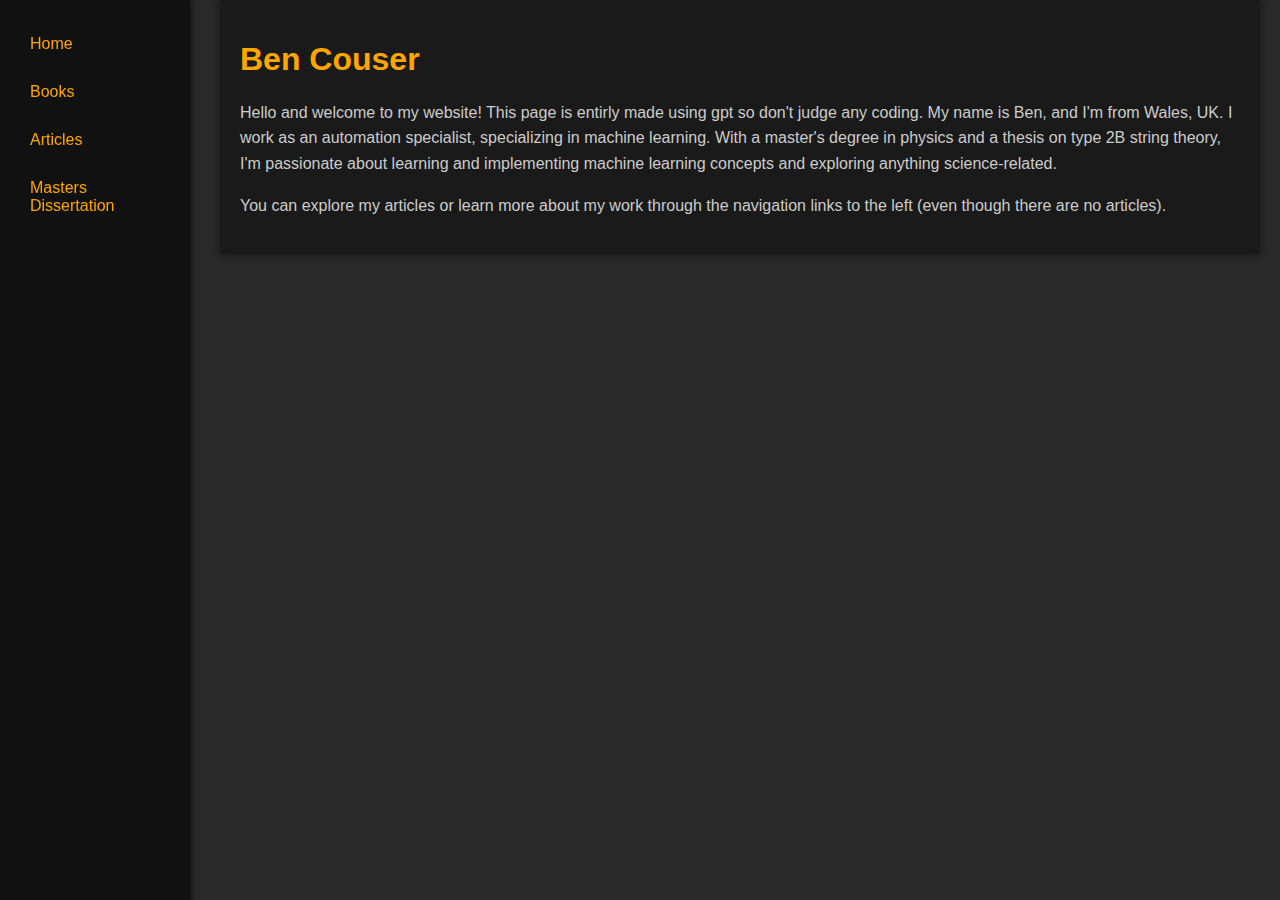
==== index.html @ 2fe0e7f0 "Added masters dis download button" ====
<!DOCTYPE html>
<html lang="en">
<head>
    <meta charset="UTF-8">
    <meta name="viewport" content="width=device-width, initial-scale=1.0">
    <title>Home</title>
    <link rel="stylesheet" href="css/style.css">
</head>
<div class="sidebar">
    <a href="index.html">Home</a>
    <a href="books.html">Books</a>
    <a href="articles.html">Articles</a>
    <a href="data/interquarkpotential.pdf" target="_blank">Masters Dissertation</a>
</div>
<body>
    <div class="container">
        <h1>Ben Couser</h1>
        <p>Hello and welcome to my website! This page is entirly made using gpt so don't judge any coding. My name is Ben, and I'm from Wales, UK. 
           I work as an automation specialist, specializing in machine learning. 
           With a master's degree in physics and a thesis on type 2B string theory, 
           I'm passionate about learning and implementing machine learning concepts 
           and exploring anything science-related.</p>
        <p>You can explore my articles or learn more about my work through the navigation links to the left (even though there are no articles).</p>
    </div>
    <script src="js/main.js"></script>
</body>
</html>
---- css/style.css ----
body {
    font-family: Arial, sans-serif;
    margin: 0;
    background-color: #2a2a2a;
    color: #fff;
}

.container {
    max-width: 1000px;
    margin: auto;
    margin-left: 220px;
    background: #1a1a1a;
    padding: 20px;
    box-shadow: 0 0 10px rgba(0, 0, 0, 0.5);
}

h1 {
    color: #ffa500; /* Orange for headers */
}

a {
    color: #ffa500; /* Orange color */
    padding-bottom: 5px;
}

p {
    line-height: 1.6;
    color: #ccc;
}

.meta-info {
    color: #888;
}

.sidebar {
    width: 150px;
    position: fixed;
    top: 0;
    left: 0;
    height: 100%;
    background: #111;
    padding: 20px;
    box-shadow: 2px 0 5px rgba(0, 0, 0, 0.5);
}

.sidebar a {
    color: #ffa500; /* Orange for sidebar links */
    text-decoration: none;
    display: block;
    padding: 15px 10px; /* Increased padding */
    transition: 0.3s ease; /* Transition effect for fading */
    border-radius: 5px; /* Rounded corners */

}

.sidebar a:hover {
    background: #555;
    border-radius: 5px; /* Rounded corners */
}


.search-container {
    margin: 20px 0;
}

#searchBar {
    padding: 10px;
    width: 90%;
    border: 2px solid #ffa500; /* Orange border */
}

.search-container button {
    padding: 10px;
    background: #ffa500; /* Orange background */
    color: #2a2a2a;
    border: none;
    cursor: pointer;
}

.search-container button:hover {
    background: #ff8811; /* Darker orange on hover */
}
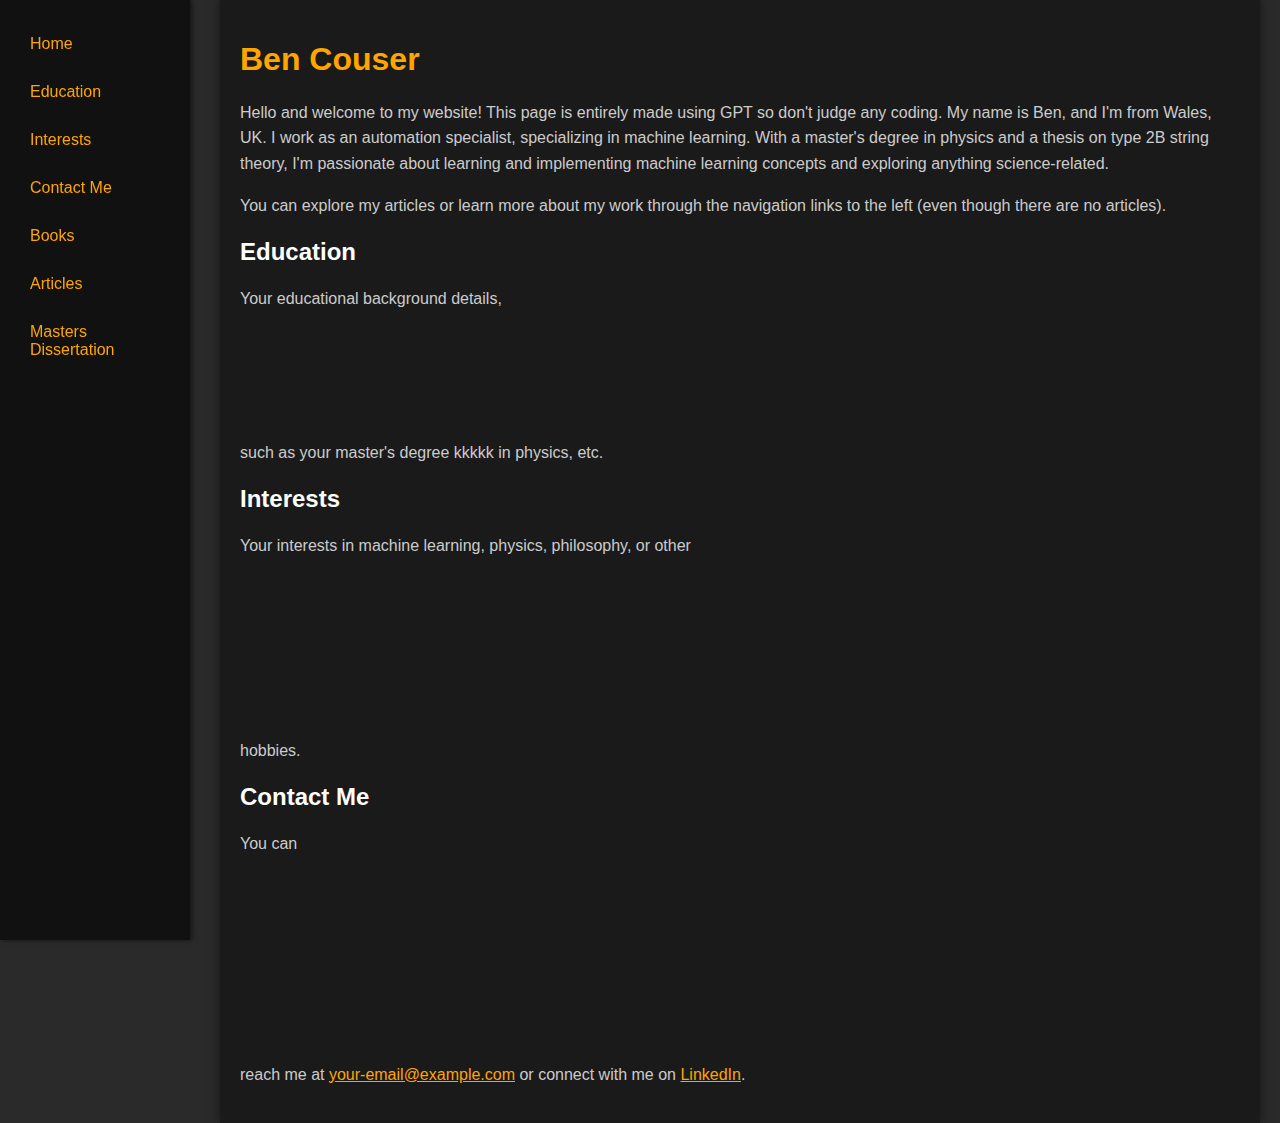
==== commit db0f15c7: "Sections to index page added with nav" ====
--- a/index.html
+++ b/index.html
@@ -8,6 +8,9 @@
 </head>
 <div class="sidebar">
     <a href="index.html">Home</a>
+    <a href="#education">Education</a>
+    <a href="#interests">Interests</a>
+    <a href="#contact-me">Contact Me</a>
     <a href="books.html">Books</a>
     <a href="articles.html">Articles</a>
     <a href="data/interquarkpotential.pdf" target="_blank">Masters Dissertation</a>
@@ -15,12 +18,25 @@
 <body>
     <div class="container">
         <h1>Ben Couser</h1>
-        <p>Hello and welcome to my website! This page is entirly made using gpt so don't judge any coding. My name is Ben, and I'm from Wales, UK. 
+        <p>Hello and welcome to my website! This page is entirely made using GPT so don't judge any coding. My name is Ben, and I'm from Wales, UK. 
            I work as an automation specialist, specializing in machine learning. 
            With a master's degree in physics and a thesis on type 2B string theory, 
            I'm passionate about learning and implementing machine learning concepts 
            and exploring anything science-related.</p>
         <p>You can explore my articles or learn more about my work through the navigation links to the left (even though there are no articles).</p>
+
+        <!-- Education Section -->
+        <h2 id="education">Education</h2>
+        <p>Your educational background details, <br><br><br><br><br><br>such as your master's degree kkkkk
+            in physics, etc.</p>
+
+        <!-- Interests Section -->
+        <h2 id="interests">Interests</h2>
+        <p>Your interests in machine learning, physics, philosophy, or other <br><br><br><br><br><br><br><br>hobbies.</p>
+
+        <!-- Contact Me Section -->
+        <h2 id="contact-me">Contact Me</h2>
+        <p>You can <br><br><br><br><br><br><br><br><br>reach me at <a href="mailto:your-email@example.com">your-email@example.com</a> or connect with me on <a href="https://www.linkedin.com/in/bencouser/" target="_blank">LinkedIn</a>.</p>
     </div>
     <script src="js/main.js"></script>
 </body>
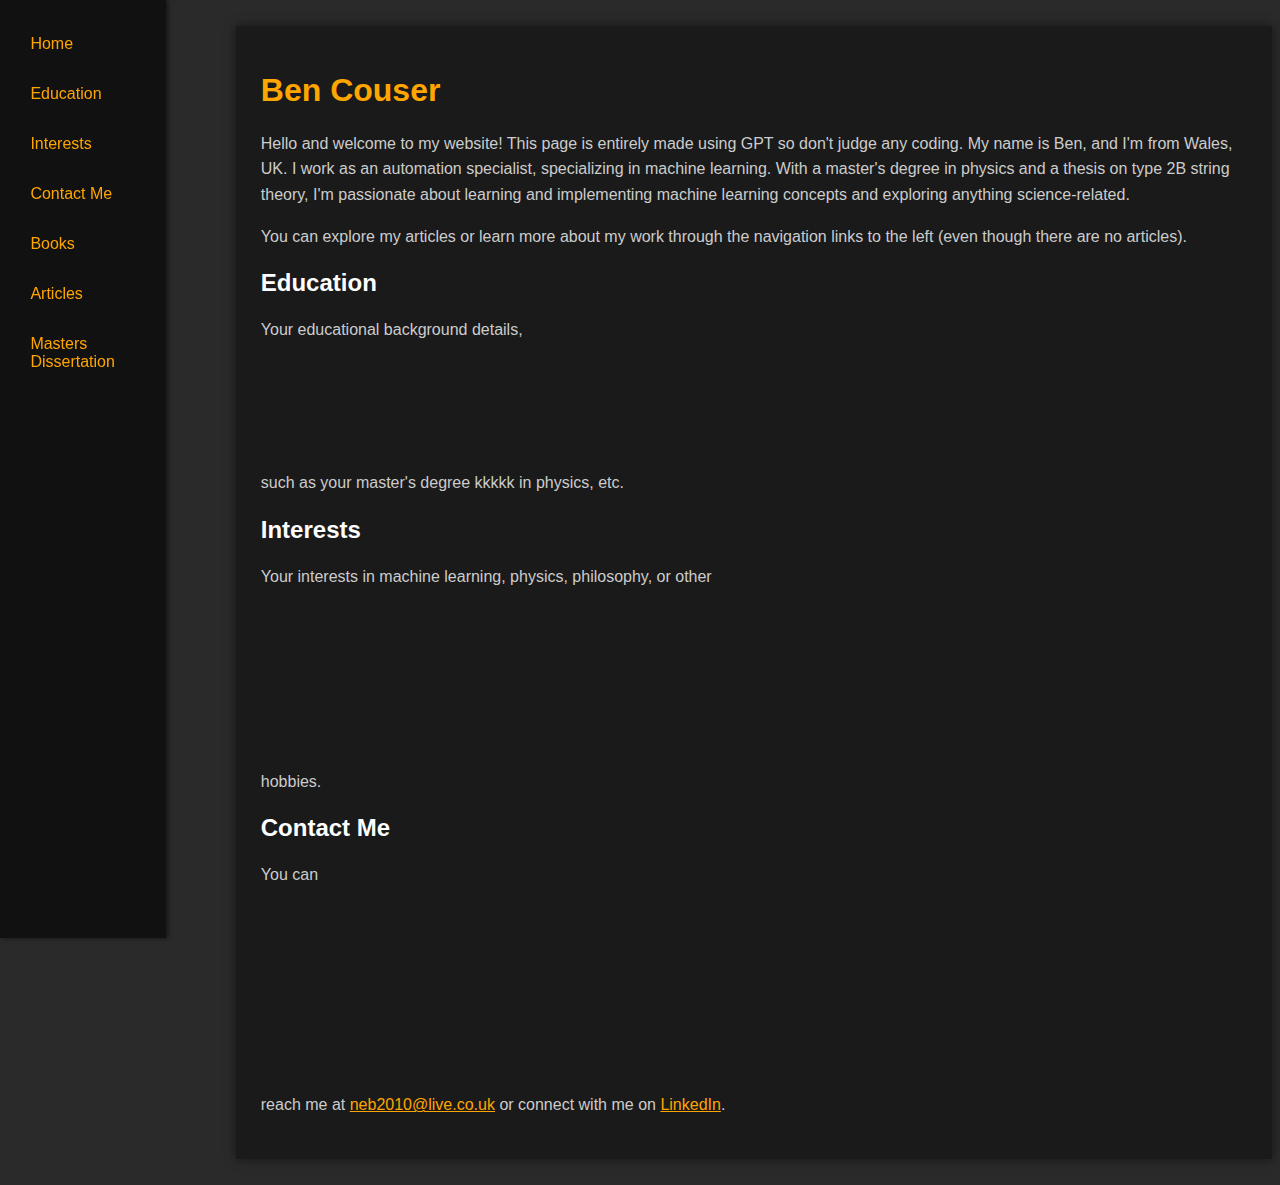
==== commit 77a2de31: "Added email" ====
--- a/index.html
+++ b/index.html
@@ -19,10 +19,10 @@
     <div class="container">
         <h1>Ben Couser</h1>
         <p>Hello and welcome to my website! This page is entirely made using GPT so don't judge any coding. My name is Ben, and I'm from Wales, UK. 
-           I work as an automation specialist, specializing in machine learning. 
-           With a master's degree in physics and a thesis on type 2B string theory, 
-           I'm passionate about learning and implementing machine learning concepts 
-           and exploring anything science-related.</p>
+            I work as an automation specialist, specializing in machine learning. 
+            With a master's degree in physics and a thesis on type 2B string theory, 
+            I'm passionate about learning and implementing machine learning concepts 
+            and exploring anything science-related.</p>
         <p>You can explore my articles or learn more about my work through the navigation links to the left (even though there are no articles).</p>
 
         <!-- Education Section -->
@@ -36,7 +36,7 @@
 
         <!-- Contact Me Section -->
         <h2 id="contact-me">Contact Me</h2>
-        <p>You can <br><br><br><br><br><br><br><br><br>reach me at <a href="mailto:your-email@example.com">your-email@example.com</a> or connect with me on <a href="https://www.linkedin.com/in/bencouser/" target="_blank">LinkedIn</a>.</p>
+        <p>You can <br><br><br><br><br><br><br><br><br>reach me at <a href="mailto:neb2010@live.co.uk">neb2010@live.co.uk</a> or connect with me on <a href="https://www.linkedin.com/in/bencouser/" target="_blank">LinkedIn</a>.</p>
     </div>
     <script src="js/main.js"></script>
 </body>
--- a/css/style.css
+++ b/css/style.css
@@ -1,26 +1,29 @@
 body {
     font-family: Arial, sans-serif;
-    margin: 0;
+    margin-top: 2%;
+    margin-bottom: 2%;
     background-color: #2a2a2a;
     color: #fff;
 }
 
+/* The container's width is set to a maximum of 100% of the parent element.
+This allows the container to resize based on the screen size. */
 .container {
-    max-width: 1000px;
-    margin: auto;
-    margin-left: 220px;
+    max-width: 100%;
+    margin: 0 auto;
+    margin-left: 18%; /* Percentage-based margin */
     background: #1a1a1a;
-    padding: 20px;
+    padding: 2%; /* Percentage-based padding */
     box-shadow: 0 0 10px rgba(0, 0, 0, 0.5);
 }
 
 h1 {
-    color: #ffa500; /* Orange for headers */
+    color: #ffa500;
 }
 
 a {
-    color: #ffa500; /* Orange color */
-    padding-bottom: 5px;
+    color: #ffa500;
+    padding-bottom: 0.5em; /* Using em, which scales with font-size */
 }
 
 p {
@@ -32,51 +35,54 @@
     color: #888;
 }
 
+/* Width changed to percentage to make it fluid */
 .sidebar {
-    width: 150px;
+    width: 10%; /* Percentage-based width */
     position: fixed;
     top: 0;
     left: 0;
     height: 100%;
     background: #111;
-    padding: 20px;
+    padding: 1.5%; /* Percentage-based padding */
     box-shadow: 2px 0 5px rgba(0, 0, 0, 0.5);
 }
 
 .sidebar a {
-    color: #ffa500; /* Orange for sidebar links */
+    color: #ffa500;
     text-decoration: none;
     display: block;
-    padding: 15px 10px; /* Increased padding */
-    transition: 0.3s ease; /* Transition effect for fading */
-    border-radius: 5px; /* Rounded corners */
-
+    padding: 1em 0.7em; /* Use em for padding */
+    transition: 0.3s ease;
+    border-radius: 0.5em; /* Use em for border-radius */
 }
 
 .sidebar a:hover {
     background: #555;
-    border-radius: 5px; /* Rounded corners */
+    border-radius: 0.5em;
 }
 
-
 .search-container {
-    margin: 20px 0;
+    margin: 2% 0; /* Percentage-based margin */
 }
 
 #searchBar {
-    padding: 10px;
+    padding: 1em; /* Using em */
     width: 90%;
-    border: 2px solid #ffa500; /* Orange border */
+    border: 0.15em solid #ffa500; /* Using em for border-width */
 }
 
 .search-container button {
-    padding: 10px;
-    background: #ffa500; /* Orange background */
+    padding: 1em; /* Using em */
+    background: #ffa500;
     color: #2a2a2a;
     border: none;
     cursor: pointer;
 }
 
 .search-container button:hover {
-    background: #ff8811; /* Darker orange on hover */
+    background: #ff8811;
+}
+
+html {
+    scroll-behavior: smooth;
 }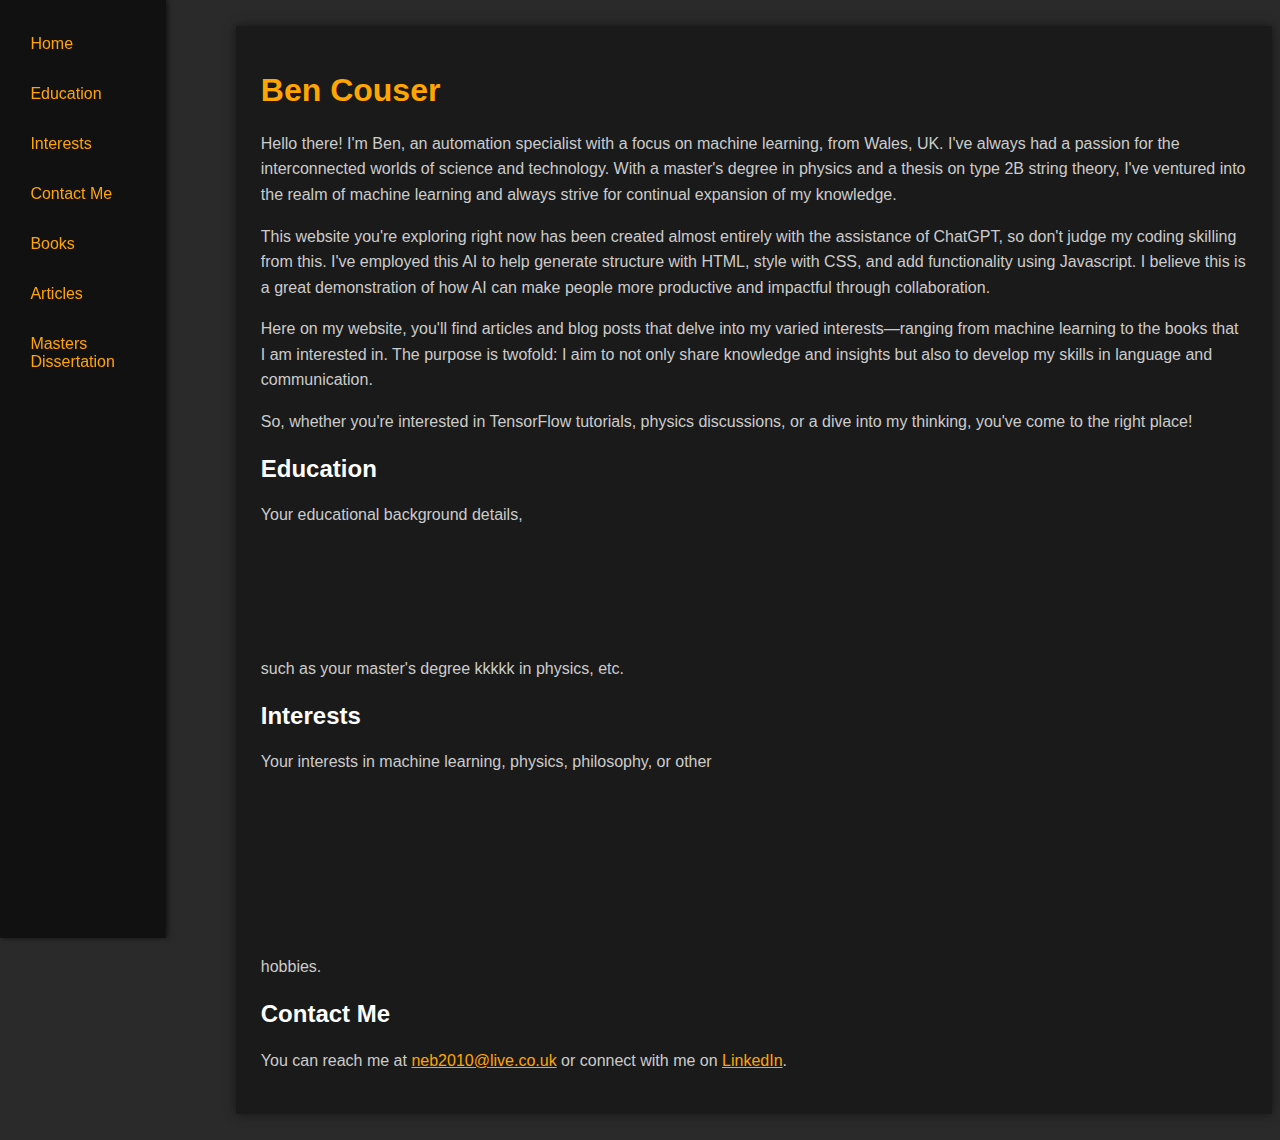
==== commit 8f94e77c: "Added intro" ====
--- a/index.html
+++ b/index.html
@@ -18,12 +18,16 @@
 <body>
     <div class="container">
         <h1>Ben Couser</h1>
-        <p>Hello and welcome to my website! This page is entirely made using GPT so don't judge any coding. My name is Ben, and I'm from Wales, UK. 
-            I work as an automation specialist, specializing in machine learning. 
+        <p>Hello there! I'm Ben, an automation specialist with a focus on machine learning, from Wales, UK. 
+            I've always had a passion for the interconnected worlds of science and technology. 
             With a master's degree in physics and a thesis on type 2B string theory, 
-            I'm passionate about learning and implementing machine learning concepts 
-            and exploring anything science-related.</p>
-        <p>You can explore my articles or learn more about my work through the navigation links to the left (even though there are no articles).</p>
+            I've ventured into the realm of machine learning and always strive for continual expansion of my knowledge.</p>
+        <p>This website you're exploring right now has been created almost entirely with the assistance of ChatGPT, so don't judge my coding skilling from this. 
+            I've employed this AI to help generate structure with HTML, style with CSS, and add functionality using Javascript. 
+            I believe this is a great demonstration of how AI can make people more productive and impactful through collaboration.</p>
+        <p>Here on my website, you'll find articles and blog posts that delve into my varied interests—ranging from machine learning to the books that I am interested in. 
+            The purpose is twofold: I aim to not only share knowledge and insights but also to develop my skills in language and communication.</p>
+        <p>So, whether you're interested in TensorFlow tutorials, physics discussions, or a dive into my thinking, you've come to the right place!</p>
 
         <!-- Education Section -->
         <h2 id="education">Education</h2>
@@ -36,7 +40,7 @@
 
         <!-- Contact Me Section -->
         <h2 id="contact-me">Contact Me</h2>
-        <p>You can <br><br><br><br><br><br><br><br><br>reach me at <a href="mailto:neb2010@live.co.uk">neb2010@live.co.uk</a> or connect with me on <a href="https://www.linkedin.com/in/bencouser/" target="_blank">LinkedIn</a>.</p>
+        <p>You can reach me at <a href="mailto:neb2010@live.co.uk">neb2010@live.co.uk</a> or connect with me on <a href="https://www.linkedin.com/in/bencouser/" target="_blank">LinkedIn</a>.</p>
     </div>
     <script src="js/main.js"></script>
 </body>
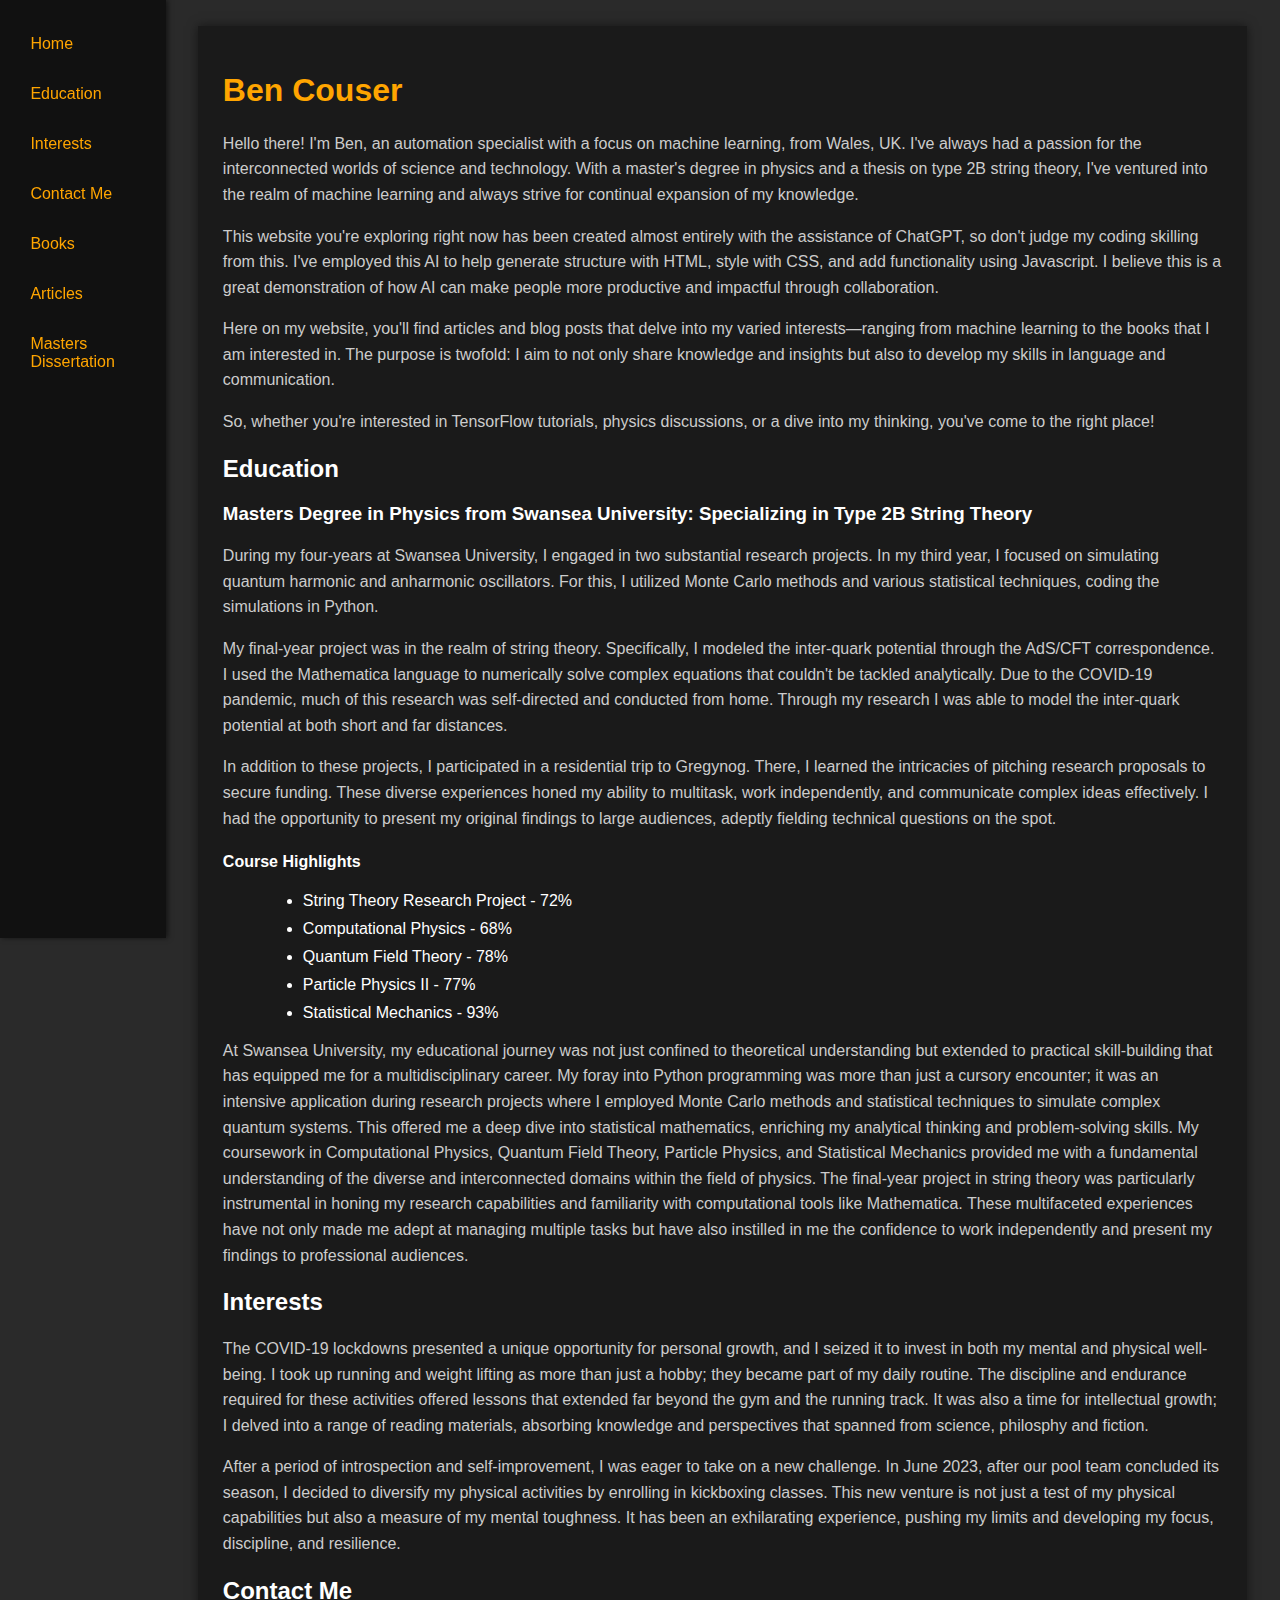
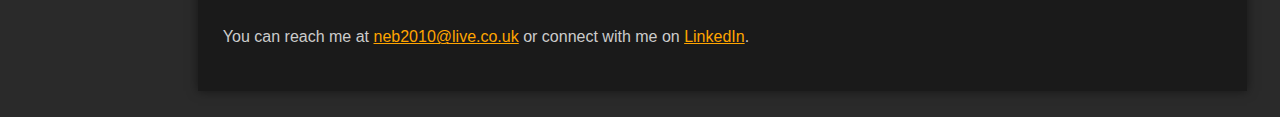
==== commit a40d594b: "Added content to home page using chatgpt and also, formatted container boards." ====
--- a/index.html
+++ b/index.html
@@ -28,15 +28,57 @@
         <p>Here on my website, you'll find articles and blog posts that delve into my varied interests—ranging from machine learning to the books that I am interested in. 
             The purpose is twofold: I aim to not only share knowledge and insights but also to develop my skills in language and communication.</p>
         <p>So, whether you're interested in TensorFlow tutorials, physics discussions, or a dive into my thinking, you've come to the right place!</p>
+        
+                <!-- Education Section -->
+        <h2 id="education">Education</h2>
+        <div class="education-details">
+            <h3>Masters Degree in Physics from Swansea University: Specializing in Type 2B String Theory</h3>
+            <p>During my four-years at Swansea University, I engaged in two substantial research projects. 
+                In my third year, I focused on simulating quantum harmonic and anharmonic oscillators. 
+                For this, I utilized Monte Carlo methods and various statistical techniques, coding the simulations in Python.</p>
+            <p>My final-year project was in the realm of string theory. 
+                Specifically, I modeled the inter-quark potential through the AdS/CFT correspondence. 
+                I used the Mathematica language to numerically solve complex equations that couldn't be tackled analytically. 
+                Due to the COVID-19 pandemic, much of this research was self-directed and conducted from home.
+                Through my research I was able to model the inter-quark potential at both short and far distances.</p>
+            <p>In addition to these projects, I participated in a residential trip to Gregynog. 
+                There, I learned the intricacies of pitching research proposals to secure funding. 
+                These diverse experiences honed my ability to multitask, work independently, and communicate complex ideas effectively. 
+                I had the opportunity to present my original findings to large audiences, adeptly fielding technical questions on the spot.</p>
+            <h4>Course Highlights</h4>
+            <ul class="course-list">
+                <li class="course-item">String Theory Research Project - <span class="mark">72%</span></li>
+                <li class="course-item">Computational Physics - <span class="mark">68%</span></li>
+                <li class="course-item">Quantum Field Theory - <span class="mark">78%</span></li>
+                <li class="course-item">Particle Physics II - <span class="mark">77%</span></li>
+                <li class="course-item">Statistical Mechanics - <span class="mark">93%</span></li>
+            </ul>
+            <p>At Swansea University, my educational journey was not just confined to theoretical understanding but 
+                extended to practical skill-building that has equipped me for a multidisciplinary career. 
+                My foray into Python programming was more than just a cursory encounter; 
+                it was an intensive application during research projects where I employed Monte Carlo methods and statistical techniques to simulate complex quantum systems. 
+                This offered me a deep dive into statistical mathematics, enriching my analytical thinking and problem-solving skills. 
+                My coursework in Computational Physics, Quantum Field Theory, Particle Physics, 
+                and Statistical Mechanics provided me with a fundamental understanding of the diverse and interconnected domains within the field of physics. 
+                The final-year project in string theory was particularly instrumental in honing my research capabilities 
+                and familiarity with computational tools like Mathematica. 
+                These multifaceted experiences have not only made me adept at managing multiple tasks but have also instilled 
+                in me the confidence to work independently and present my findings to professional audiences.</p>
+        </div>
 
-        <!-- Education Section -->
-        <h2 id="education">Education</h2>
-        <p>Your educational background details, <br><br><br><br><br><br>such as your master's degree kkkkk
-            in physics, etc.</p>
 
         <!-- Interests Section -->
         <h2 id="interests">Interests</h2>
-        <p>Your interests in machine learning, physics, philosophy, or other <br><br><br><br><br><br><br><br>hobbies.</p>
+        <p>The COVID-19 lockdowns presented a unique opportunity for personal growth, and I seized it to invest in both my mental and physical well-being. 
+            I took up running and weight lifting as more than just a hobby; they became part of my daily routine. 
+            The discipline and endurance required for these activities offered lessons that extended far beyond the gym and the running track. 
+            It was also a time for intellectual growth; I delved into a range of reading materials, 
+            absorbing knowledge and perspectives that spanned from science, philosphy and fiction.</p>
+        <p>After a period of introspection and self-improvement, I was eager to take on a new challenge. 
+            In June 2023, after our pool team concluded its season, I decided to diversify my physical activities by enrolling in kickboxing classes. 
+            This new venture is not just a test of my physical capabilities but also a measure of my mental toughness. 
+            It has been an exhilarating experience, pushing my limits and developing my focus, discipline, and resilience. 
+        </p>
 
         <!-- Contact Me Section -->
         <h2 id="contact-me">Contact Me</h2>
--- a/css/style.css
+++ b/css/style.css
@@ -11,7 +11,8 @@
 .container {
     max-width: 100%;
     margin: 0 auto;
-    margin-left: 18%; /* Percentage-based margin */
+    margin-left: 15%; /* Percentage-based margin */
+    margin-right: 2%; /* Percentage-based margin */
     background: #1a1a1a;
     padding: 2%; /* Percentage-based padding */
     box-shadow: 0 0 10px rgba(0, 0, 0, 0.5);
@@ -34,6 +35,20 @@
 .meta-info {
     color: #888;
 }
+
+.education-details {
+    margin-top: 20px;
+}
+
+.course-list {
+    list-style-type: disc;
+    margin-left: 40px;
+}
+
+.course-item {
+    margin-bottom: 10px;
+}
+
 
 /* Width changed to percentage to make it fluid */
 .sidebar {
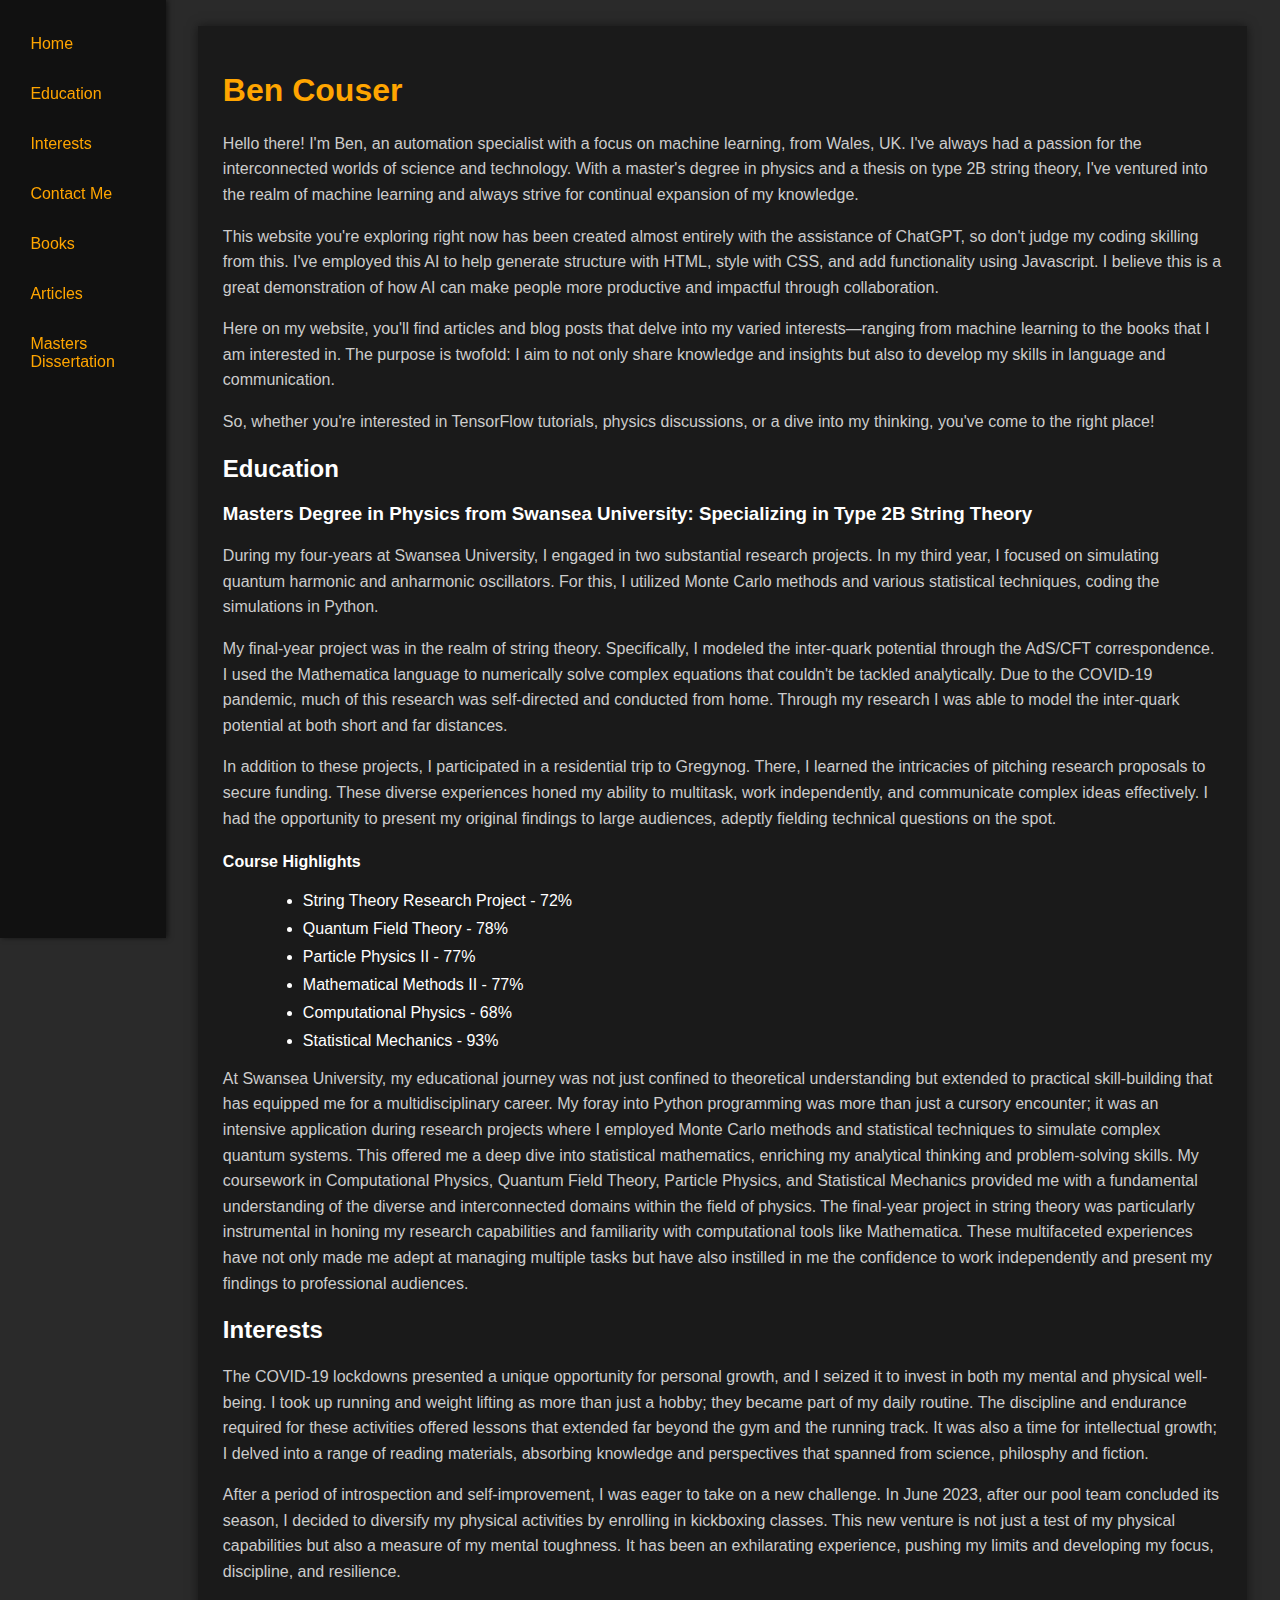
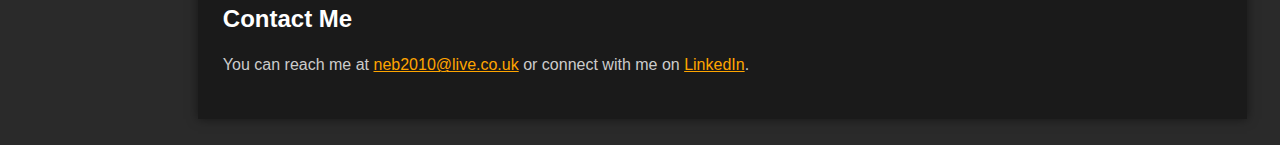
==== commit b8ae27dd: "Added Math Methods II to the uni section" ====
--- a/index.html
+++ b/index.html
@@ -48,9 +48,10 @@
             <h4>Course Highlights</h4>
             <ul class="course-list">
                 <li class="course-item">String Theory Research Project - <span class="mark">72%</span></li>
-                <li class="course-item">Computational Physics - <span class="mark">68%</span></li>
                 <li class="course-item">Quantum Field Theory - <span class="mark">78%</span></li>
                 <li class="course-item">Particle Physics II - <span class="mark">77%</span></li>
+                <li class="course-item">Mathematical Methods II - <span class="mark">77%</span></li>
+                <li class="course-item">Computational Physics - <span class="mark">68%</span></li>
                 <li class="course-item">Statistical Mechanics - <span class="mark">93%</span></li>
             </ul>
             <p>At Swansea University, my educational journey was not just confined to theoretical understanding but 
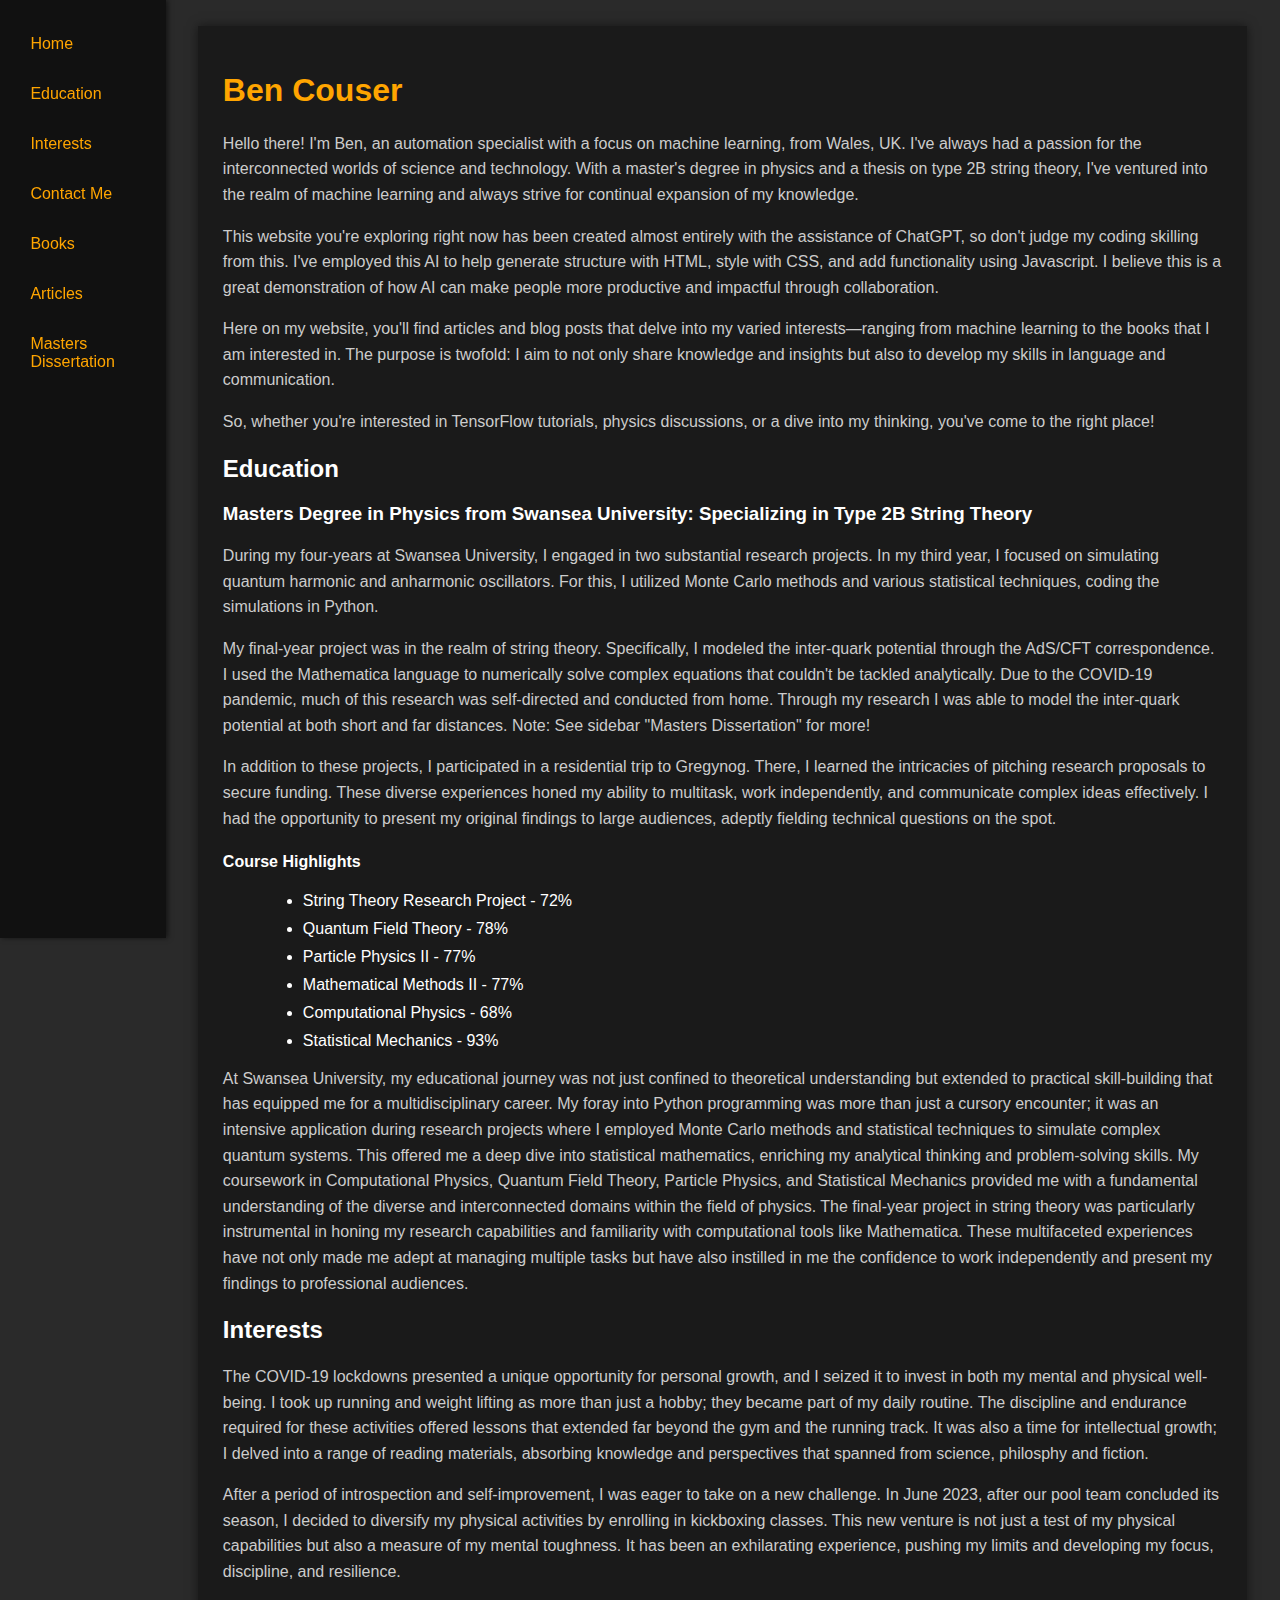
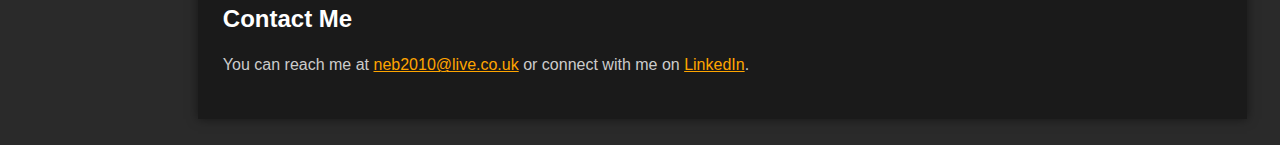
==== commit d0be38fd: "Small home page changes" ====
--- a/index.html
+++ b/index.html
@@ -22,7 +22,7 @@
             I've always had a passion for the interconnected worlds of science and technology. 
             With a master's degree in physics and a thesis on type 2B string theory, 
             I've ventured into the realm of machine learning and always strive for continual expansion of my knowledge.</p>
-        <p>This website you're exploring right now has been created almost entirely with the assistance of ChatGPT, so don't judge my coding skilling from this. 
+        <p>This website you're exploring right now has been created almost entirely with the assistance of ChatGPT, so don't judge my coding skilling from this.
             I've employed this AI to help generate structure with HTML, style with CSS, and add functionality using Javascript. 
             I believe this is a great demonstration of how AI can make people more productive and impactful through collaboration.</p>
         <p>Here on my website, you'll find articles and blog posts that delve into my varied interests—ranging from machine learning to the books that I am interested in. 
@@ -36,11 +36,12 @@
             <p>During my four-years at Swansea University, I engaged in two substantial research projects. 
                 In my third year, I focused on simulating quantum harmonic and anharmonic oscillators. 
                 For this, I utilized Monte Carlo methods and various statistical techniques, coding the simulations in Python.</p>
-            <p>My final-year project was in the realm of string theory. 
+            <p>My final-year project was in the realm of string theory.
                 Specifically, I modeled the inter-quark potential through the AdS/CFT correspondence. 
                 I used the Mathematica language to numerically solve complex equations that couldn't be tackled analytically. 
                 Due to the COVID-19 pandemic, much of this research was self-directed and conducted from home.
-                Through my research I was able to model the inter-quark potential at both short and far distances.</p>
+                Through my research I was able to model the inter-quark potential at both short and far distances.
+                Note: See sidebar "Masters Dissertation" for more!</p>
             <p>In addition to these projects, I participated in a residential trip to Gregynog. 
                 There, I learned the intricacies of pitching research proposals to secure funding. 
                 These diverse experiences honed my ability to multitask, work independently, and communicate complex ideas effectively. 
